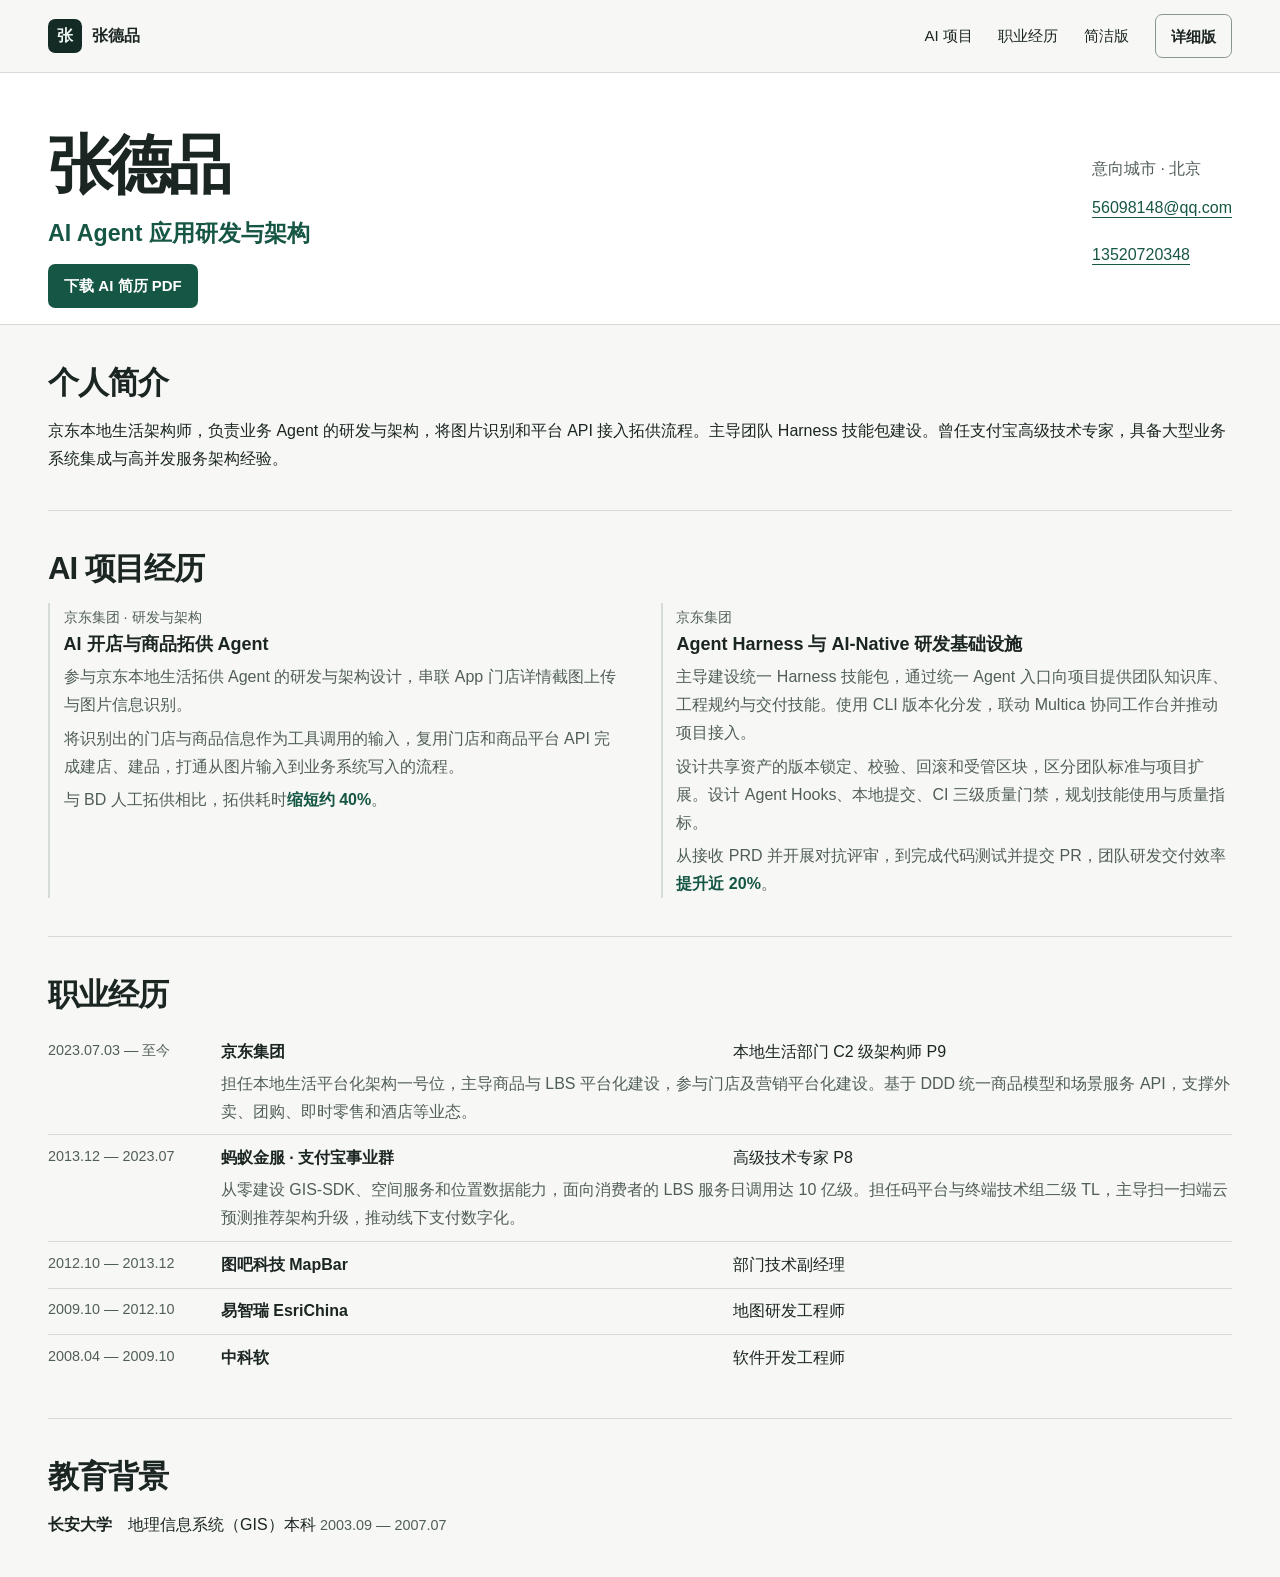
==== resume-ai.html @ fab1402e "Add AI-focused résumé page and PDF" ====
<!doctype html>
<html lang="zh-CN">
<head>
  <meta charset="utf-8">
  <meta name="viewport" content="width=device-width, initial-scale=1">
  <meta name="theme-color" content="#f7f8f5">
  <meta name="description" content="张德品的 AI Agent 应用研发与架构简历，包含京东 AI 开店与商品拓供 Agent 和 Agent Harness 工程实践。">
  <title>张德品 · AI 方向简历</title>
  <link rel="stylesheet" href="theme.css">
  <link rel="stylesheet" href="resume-brief.css">
</head>
<body>
  <a class="skip" href="#main">跳至正文</a>
  <header class="site-header">
    <div class="shell site-bar">
      <a class="brand" href="index.html"><span class="monogram" aria-hidden="true">张</span>张德品</a>
      <nav class="site-nav" aria-label="简历导航">
        <a href="#projects">AI 项目</a>
        <a href="#experience">职业经历</a>
        <a href="resume-brief.html">简洁版</a>
        <a class="button outline" href="index.html">详细版</a>
      </nav>
    </div>
  </header>
  <main id="main" tabindex="-1">
    <section class="masthead" aria-labelledby="ai-title">
      <div class="shell profile">
        <div>
          <h1 id="ai-title">张德品</h1>
          <p class="specialties">AI Agent 应用研发与架构</p>
          <a class="button primary" href="assets/zhang-depin-resume-ai-2026.pdf" download="张德品_个人简历_AI方向_2026.pdf">下载 AI 简历 PDF</a>
        </div>
        <address>
          <span>意向城市 · 北京</span>
          <a href="mailto:56098148@qq.com">56098148@qq.com</a>
          <a href="tel:13520720348">13520720348</a>
        </address>
      </div>
    </section>
    <div class="shell brief-content">
      <section aria-labelledby="intro-heading">
        <h2 id="intro-heading">个人简介</h2>
        <p>京东本地生活架构师，负责业务 Agent 的研发与架构，将图片识别和平台 API 接入拓供流程。主导团队 Harness 技能包建设。曾任支付宝高级技术专家，具备大型业务系统集成与高并发服务架构经验。</p>
      </section>
      <section id="projects" aria-labelledby="projects-heading">
        <h2 id="projects-heading">AI 项目经历</h2>
        <div class="project-list">
          <article>
            <span class="owner">京东集团 · 研发与架构</span>
            <h3>AI 开店与商品拓供 Agent</h3>
            <p>参与京东本地生活拓供 Agent 的研发与架构设计，串联 App 门店详情截图上传与图片信息识别。</p>
            <p>将识别出的门店与商品信息作为工具调用的输入，复用门店和商品平台 API 完成建店、建品，打通从图片输入到业务系统写入的流程。</p>
            <p>与 BD 人工拓供相比，拓供耗时<strong>缩短约 40%</strong>。</p>
          </article>
          <article>
            <span class="owner">京东集团</span>
            <h3>Agent Harness 与 AI-Native 研发基础设施</h3>
            <p>主导建设统一 Harness 技能包，通过统一 Agent 入口向项目提供团队知识库、工程规约与交付技能。使用 CLI 版本化分发，联动 Multica 协同工作台并推动项目接入。</p>
            <p>设计共享资产的版本锁定、校验、回滚和受管区块，区分团队标准与项目扩展。设计 Agent Hooks、本地提交、CI 三级质量门禁，规划技能使用与质量指标。</p>
            <p>从接收 PRD 并开展对抗评审，到完成代码测试并提交 PR，团队研发交付效率<strong>提升近 20%</strong>。</p>
          </article>
        </div>
      </section>
      <section id="experience" aria-labelledby="career-heading">
        <h2 id="career-heading">职业经历</h2>
        <ul class="career">
          <li>
            <span class="date">2023.07.03 — 至今</span><strong>京东集团</strong><span>本地生活部门 C2 级架构师 P9</span>
            <p class="career-note">担任本地生活平台化架构一号位，主导商品与 LBS 平台化建设，参与门店及营销平台化建设。基于 DDD 统一商品模型和场景服务 API，支撑外卖、团购、即时零售和酒店等业态。</p>
          </li>
          <li>
            <span class="date">2013.12 — 2023.07</span><strong>蚂蚁金服 · 支付宝事业群</strong><span>高级技术专家 P8</span>
            <p class="career-note">从零建设 GIS-SDK、空间服务和位置数据能力，面向消费者的 LBS 服务日调用达 10 亿级。担任码平台与终端技术组二级 TL，主导扫一扫端云预测推荐架构升级，推动线下支付数字化。</p>
          </li>
          <li><span class="date">2012.10 — 2013.12</span><strong>图吧科技 MapBar</strong><span>部门技术副经理</span></li>
          <li><span class="date">2009.10 — 2012.10</span><strong>易智瑞 EsriChina</strong><span>地图研发工程师</span></li>
          <li><span class="date">2008.04 — 2009.10</span><strong>中科软</strong><span>软件开发工程师</span></li>
        </ul>
      </section>
      <section class="education" aria-labelledby="education-heading">
        <h2 id="education-heading">教育背景</h2>
        <p><strong>长安大学</strong>　地理信息系统（GIS）本科 <span class="date">2003.09 — 2007.07</span></p>
      </section>
    </div>
  </main>
</body>
</html>
---- theme.css ----
:root {
  color-scheme: light;
  --canvas: #f7f8f5;
  --surface: #fff;
  --ink: #1b2522;
  --muted: #515e58;
  --line: #d5dcd6;
  --edge: #89968d;
  --accent: #165645;
  --accent-hover: #104737;
  --tint: #e8f0ea;
  --dark: #132b24;
  --on-dark: #f1f7f3;
  --on-dark-muted: #c2d7cb;
  --dark-line: #426254;
  --gutter: clamp(1rem, 4vw, 3rem);
  --radius: .75rem;
  --measure: 1184px;
  --body-font: -apple-system, BlinkMacSystemFont, "Segoe UI", "PingFang SC", "Microsoft YaHei", "Noto Sans CJK SC", sans-serif;
  font-family: var(--body-font);
  color: var(--ink);
  background: var(--canvas);
}

*, *::before, *::after { box-sizing: border-box; }
html { scroll-padding-top: 5.75rem; }
body { margin: 0; font-size: 1rem; line-height: 1.75; overflow-wrap: anywhere; }
h1, h2, h3, h4, p, ul, dl, dd { margin: 0; }
h1, h2, h3, h4 { line-height: 1.3; font-weight: 700; }
h1 { font-size: clamp(3rem, 7.3vw, 6.75rem); letter-spacing: -.065em; }
h2 { font-size: clamp(1.65rem, 3vw, 2.45rem); letter-spacing: -.035em; }
h3 { font-size: clamp(1.125rem, 2.2vw, 1.45rem); }
a { color: inherit; text-decoration: none; }
button { font: inherit; color: inherit; }
a, button, summary { cursor: pointer; }
:focus-visible { outline: 2px solid var(--accent); outline-offset: 4px; }
main:focus { outline: none; }
[hidden] { display: none !important; }
.shell { width: min(var(--measure), calc(100% - 2 * var(--gutter))); margin-inline: auto; }

.skip {
  position: fixed;
  inset: .5rem auto auto var(--gutter);
  transform: translateY(-200%);
  z-index: 3;
  padding: .6rem 1rem;
  background: var(--surface);
  border: 1px solid var(--edge);
  border-radius: .4rem;
}
.skip:focus { transform: none; }
.site-header {
  position: sticky;
  z-index: 2;
  top: 0;
  background: var(--canvas);
  border-bottom: 1px solid var(--line);
}
.site-bar {
  display: flex;
  justify-content: space-between;
  align-items: center;
  gap: .5rem 1.5rem;
  min-height: 4.5rem;
  padding-block: .5rem;
}
.brand { display: inline-flex; width: fit-content; align-items: center; gap: .65rem; min-height: 44px; font-weight: 750; }
.monogram {
  width: 2.125rem;
  height: 2.125rem;
  display: grid;
  place-items: center;
  border-radius: .45rem;
  background: var(--dark);
  color: var(--on-dark);
}
.site-nav { display: flex; flex-wrap: wrap; justify-content: center; gap: .5rem clamp(.75rem, 2vw, 1.75rem); }
.site-nav a, .footer a { display: inline-flex; align-items: center; gap: .35rem; min-height: 44px; font-size: .9375rem; }
.site-nav a:not(.button):hover, .footer a:hover { color: var(--accent); text-decoration: underline; text-underline-offset: .25em; }
.button {
  display: inline-flex;
  align-items: center;
  justify-content: center;
  gap: .5rem;
  min-height: 44px;
  padding: .55rem .95rem;
  border: 1px solid transparent;
  border-radius: .45rem;
  font-size: .9375rem;
  font-weight: 650;
  line-height: 1.4;
  text-align: center;
  transition: background-color 160ms, border-color 160ms;
}
.button.primary { background: var(--accent); color: var(--surface); }
.button.primary:hover { background: var(--accent-hover); }
.button.outline { border-color: var(--edge); background: transparent; }
.button.outline:hover { background: var(--tint); border-color: var(--accent); }

@media (max-width: 700px) {
  html { scroll-padding-top: 1rem; }
  .site-header { position: static; }
  .site-bar { display: flex; flex-wrap: wrap; justify-content: space-between; }
  .site-nav { display: grid; grid-auto-flow: column; grid-auto-columns: minmax(0, 1fr); gap: .35rem; width: 100%; border-top: 1px solid var(--line); padding-top: .5rem; }
  .site-nav a { justify-content: center; font-size: .8125rem; text-align: center; }
  .site-nav .button { padding-inline: .125rem; }
}
@media (prefers-reduced-motion: reduce) {
  *, *::before, *::after { transition: none !important; }
}
@page { size: A4; margin: 12mm; }
@media print {
  :root, body { background: white; }
  body { font-size: 10pt; line-height: 1.55; }
  .site-header, .skip, button, .actions, .footer { display: none !important; }
  .shell { width: 100%; }
}
---- resume-brief.css ----
.masthead { border-bottom: 1px solid var(--line); background: var(--surface); }
.profile {
  display: flex;
  justify-content: space-between;
  flex-wrap: wrap;
  gap: 1rem 3rem;
  padding-block: clamp(1.5rem, 4vw, 3.25rem) 1rem;
}
.profile h1 { font-size: clamp(2.75rem, 5vw, 4.5rem); }
.role, .profile .button { margin-top: .65rem; }
.specialties { color: var(--accent); font-size: clamp(1.1rem, 2vw, 1.45rem); font-weight: 650; margin-top: .35rem; }
.profile address { display: grid; align-content: center; gap: .2rem; font-style: normal; color: var(--muted); }
.profile address a { display: flex; align-items: center; min-height: 44px; color: var(--accent); text-decoration: underline; text-underline-offset: .25em; }
.domains { display: flex; align-items: baseline; flex-wrap: wrap; gap: .25rem .8rem; color: var(--muted); font-size: .9rem; padding-bottom: 1.5rem; }
.domains ul { display: flex; flex-wrap: wrap; gap: .3rem .8rem; padding: 0; list-style: none; }

.brief-content > section { padding-block: clamp(1.35rem, 3vw, 2.35rem); }
.brief-content > section + section { border-top: 1px solid var(--line); }
.brief-content h2 { font-size: clamp(1.45rem, 2.5vw, 1.95rem); margin-bottom: .85rem; }
.brief-content h3 { font-size: 1.125rem; margin-bottom: .4rem; }
.brief-content article p { color: var(--muted); }
.brief-content article p + p { margin-top: .35rem; }
.brief-content article strong { color: var(--accent); }
.results, .project-list { display: grid; gap: 1rem clamp(1rem, 3.5vw, 2.6rem); }
.results { grid-template-columns: repeat(3, minmax(0, 1fr)); }
.results article { border-top: 2px solid var(--accent); padding-top: .65rem; }
.project-list { grid-template-columns: repeat(2, minmax(0, 1fr)); }
.project-list article { border-left: 2px solid var(--line); padding-left: .85rem; }
.owner, .date { color: var(--muted); font-size: .9rem; font-variant-numeric: tabular-nums; }
.owner { display: inline-block; margin-bottom: .2rem; }
.career { list-style: none; padding: 0; }
.career li { display: grid; grid-template-columns: 10rem 1fr 1fr; gap: .25rem .8rem; padding-block: .55rem; }
.career li + li { border-top: 1px solid var(--line); }
.career-note { grid-column: 2 / -1; color: var(--muted); }
.education .date { display: inline-block; }

@media (max-width: 700px) {
  .results, .project-list, .career li { grid-template-columns: 1fr; }
  .career li { gap: 0; }
  .career-note { grid-column: 1; }
}
@media print {
  .profile { padding: 0 0 5pt; }
  .profile h1 { font-size: 24pt; letter-spacing: 0; }
  .role, .specialties { font-size: 10pt; margin-top: 2pt; }
  .profile address a { min-height: 0; }
  .profile a[download] { display: none; }
  .domains { padding-bottom: 5pt; }
  .brief-content > section { padding-block: 7pt; }
  .brief-content h2 { font-size: 13pt; margin-bottom: 4pt; break-after: avoid; }
  .brief-content h3 { font-size: 10.5pt; margin-bottom: 2pt; }
  .owner, .date, .domains { font-size: 9pt; }
  .results { grid-template-columns: repeat(3, minmax(0, 1fr)); gap: 9pt; }
  .project-list { grid-template-columns: repeat(2, minmax(0, 1fr)); gap: 6pt 12pt; }
  .results article { padding-top: 4pt; }
  .career li { grid-template-columns: 105pt 1fr 1fr; padding-block: 2pt; }
  .career-note { grid-column: 2 / -1; }
  article, .career li { break-inside: avoid; }
}
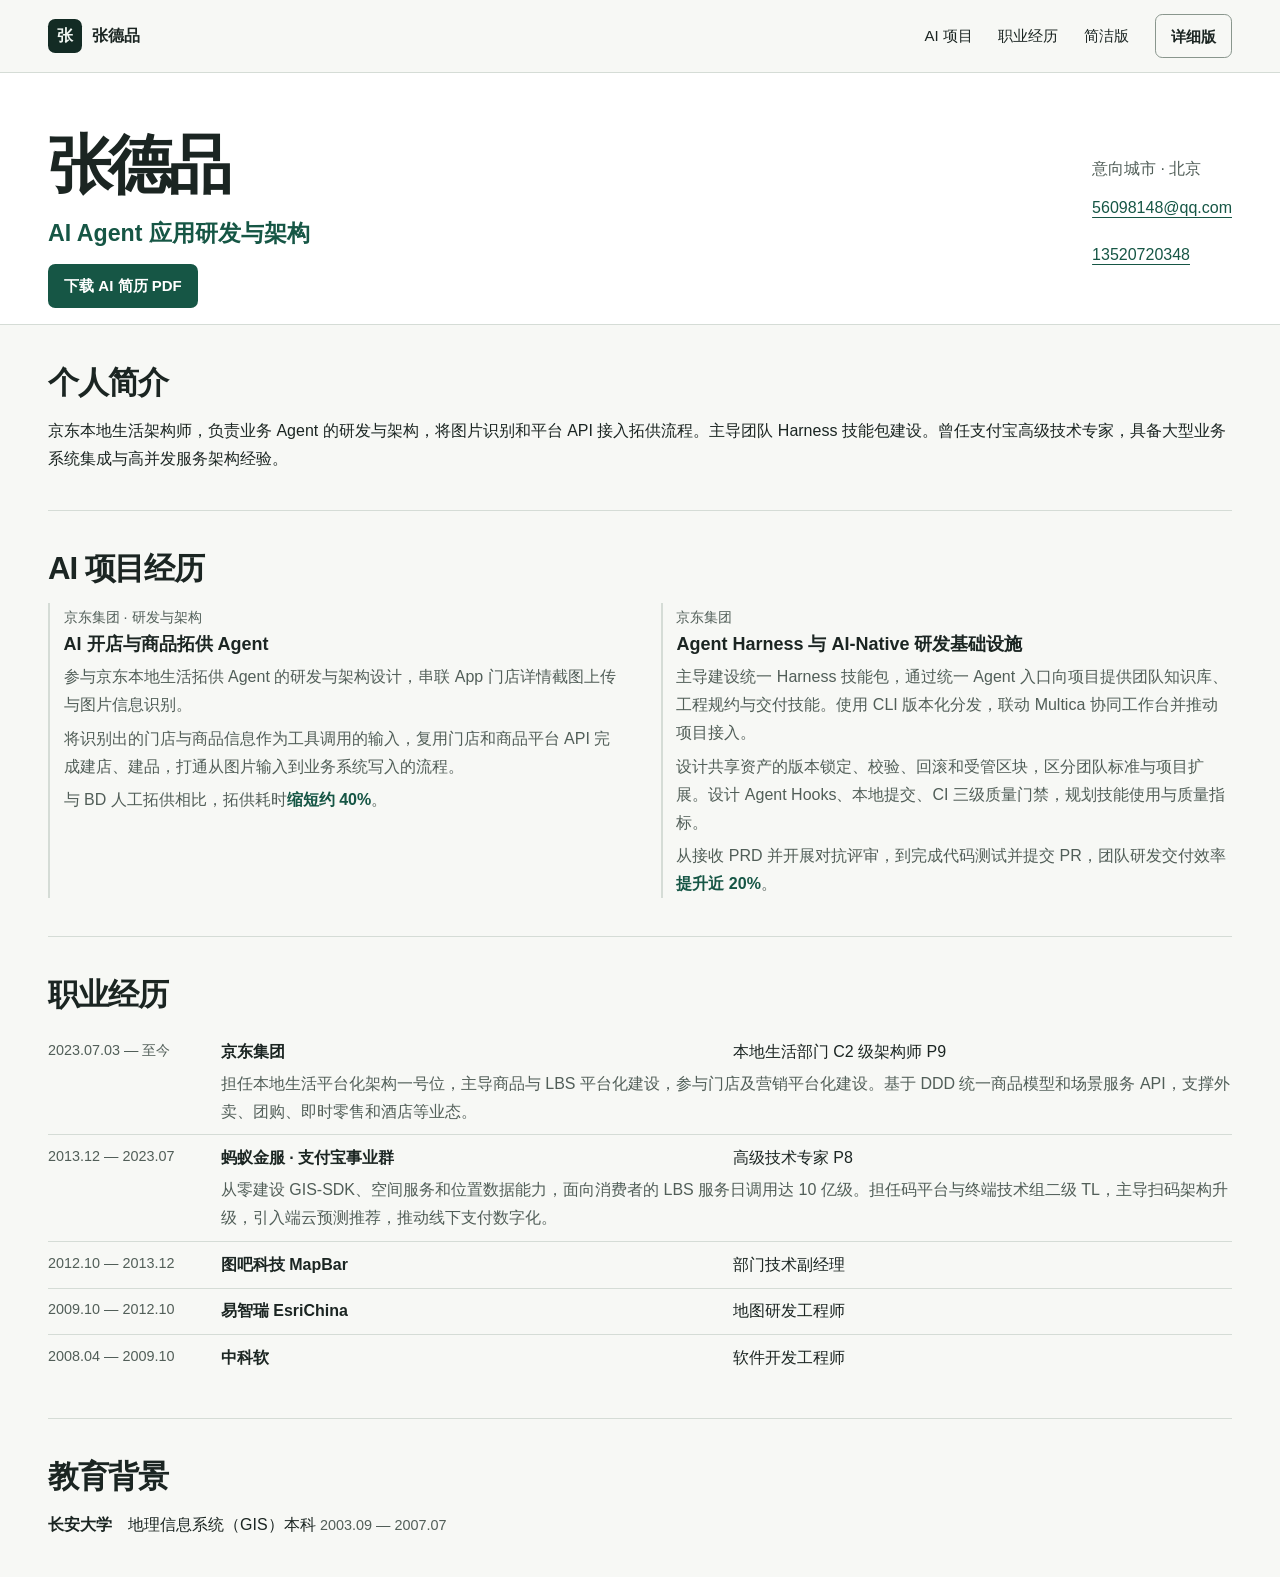
==== commit 4748ebc8: "Rename the QR code scanning architecture project" ====
--- a/resume-ai.html
+++ b/resume-ai.html
@@ -70,7 +70,7 @@
           </li>
           <li>
             <span class="date">2013.12 — 2023.07</span><strong>蚂蚁金服 · 支付宝事业群</strong><span>高级技术专家 P8</span>
-            <p class="career-note">从零建设 GIS-SDK、空间服务和位置数据能力，面向消费者的 LBS 服务日调用达 10 亿级。担任码平台与终端技术组二级 TL，主导扫一扫端云预测推荐架构升级，推动线下支付数字化。</p>
+            <p class="career-note">从零建设 GIS-SDK、空间服务和位置数据能力，面向消费者的 LBS 服务日调用达 10 亿级。担任码平台与终端技术组二级 TL，主导扫码架构升级，引入端云预测推荐，推动线下支付数字化。</p>
           </li>
           <li><span class="date">2012.10 — 2013.12</span><strong>图吧科技 MapBar</strong><span>部门技术副经理</span></li>
           <li><span class="date">2009.10 — 2012.10</span><strong>易智瑞 EsriChina</strong><span>地图研发工程师</span></li>
